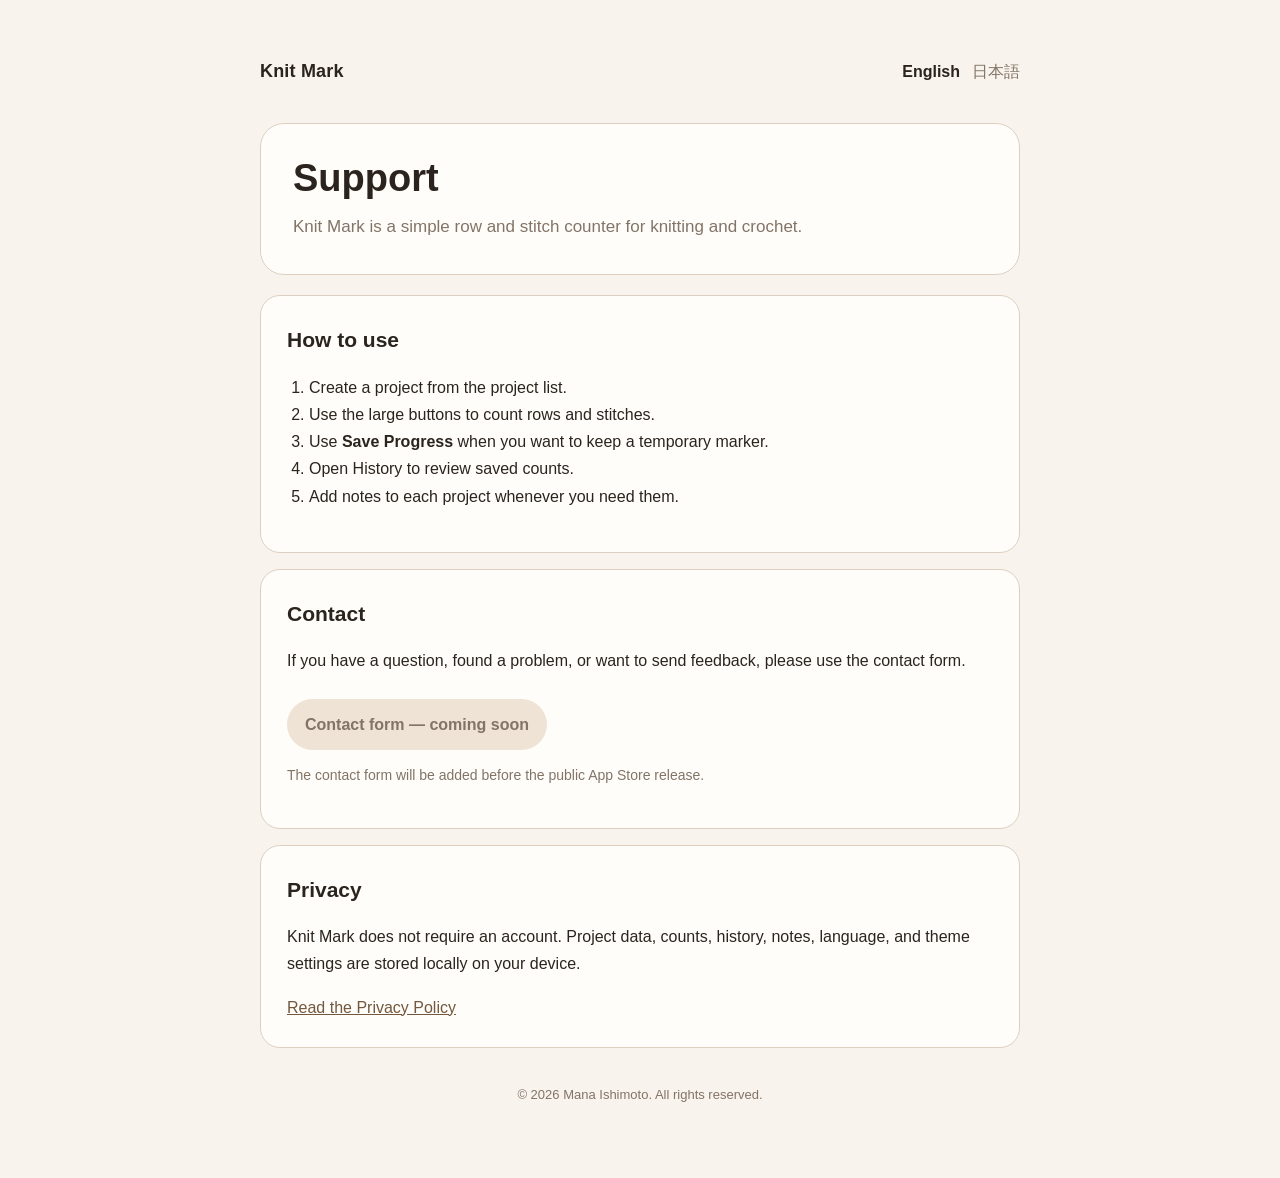
==== index.html @ 8896a5f1 "Add English support page" ====
<!doctype html>
<html lang="en">
<head>
  <meta charset="utf-8">
  <meta name="viewport" content="width=device-width,initial-scale=1">
  <title>Knit Mark Support</title>
  <meta name="description" content="Support for Knit Mark, a row and stitch counter for knitting and crochet.">
  <link rel="stylesheet" href="./style.css">
</head>
<body>
<main>
  <div class="topbar">
    <div class="brand">Knit Mark</div>
    <div class="lang"><a href="./" aria-current="page">English</a><a href="./ja/">日本語</a></div>
  </div>

  <section class="hero">
    <h1>Support</h1>
    <p class="lead">Knit Mark is a simple row and stitch counter for knitting and crochet.</p>
  </section>

  <section class="card">
    <h2>How to use</h2>
    <ol>
      <li>Create a project from the project list.</li>
      <li>Use the large buttons to count rows and stitches.</li>
      <li>Use <strong>Save Progress</strong> when you want to keep a temporary marker.</li>
      <li>Open History to review saved counts.</li>
      <li>Add notes to each project whenever you need them.</li>
    </ol>
  </section>

  <section class="card">
    <h2>Contact</h2>
    <p>If you have a question, found a problem, or want to send feedback, please use the contact form.</p>
    <span class="button disabled">Contact form — coming soon</span>
    <p class="small">The contact form will be added before the public App Store release.</p>
  </section>

  <section class="card">
    <h2>Privacy</h2>
    <p>Knit Mark does not require an account. Project data, counts, history, notes, language, and theme settings are stored locally on your device.</p>
    <a href="./privacy.html">Read the Privacy Policy</a>
  </section>

  <footer>© 2026 Mana Ishimoto. All rights reserved.</footer>
</main>
</body>
</html>
---- style.css ----
:root{
  --bg:#f8f3ec;
  --surface:#fffdf9;
  --text:#2b241e;
  --sub:#827467;
  --accent:#c9a77f;
  --soft:#eee3d5;
  --border:#ded0c0;
}
*{box-sizing:border-box}
body{
  margin:0;
  font-family:-apple-system,BlinkMacSystemFont,"Segoe UI",Roboto,Helvetica,Arial,sans-serif;
  background:var(--bg);
  color:var(--text);
  line-height:1.7;
}
main{
  width:min(760px,calc(100% - 32px));
  margin:0 auto;
  padding:56px 0 72px;
}
.topbar{
  display:flex;
  justify-content:space-between;
  align-items:center;
  gap:16px;
  margin-bottom:36px;
}
.brand{
  font-size:18px;
  font-weight:700;
  letter-spacing:.01em;
}
.lang a{
  color:var(--sub);
  text-decoration:none;
  margin-left:12px;
}
.lang a[aria-current="page"]{
  color:var(--text);
  font-weight:700;
}
.hero{
  background:var(--surface);
  border:1px solid var(--border);
  border-radius:24px;
  padding:32px;
  margin-bottom:20px;
}
h1{
  font-size:38px;
  line-height:1.2;
  margin:0 0 12px;
}
.lead{
  color:var(--sub);
  font-size:17px;
  margin:0;
}
.card{
  background:var(--surface);
  border:1px solid var(--border);
  border-radius:20px;
  padding:26px;
  margin-top:16px;
}
h2{
  font-size:21px;
  margin:0 0 14px;
}
ul,ol{padding-left:22px}
a{color:#72583e}
.button{
  display:inline-block;
  margin-top:8px;
  padding:12px 18px;
  border-radius:999px;
  background:var(--accent);
  color:var(--text);
  text-decoration:none;
  font-weight:700;
}
.button.disabled{
  background:var(--soft);
  color:var(--sub);
  cursor:default;
}
footer{
  color:var(--sub);
  font-size:13px;
  text-align:center;
  margin-top:36px;
}
.small{color:var(--sub);font-size:14px}
@media (max-width:560px){
  main{padding-top:28px}
  .hero{padding:24px}
  h1{font-size:31px}
  .topbar{align-items:flex-start}
}
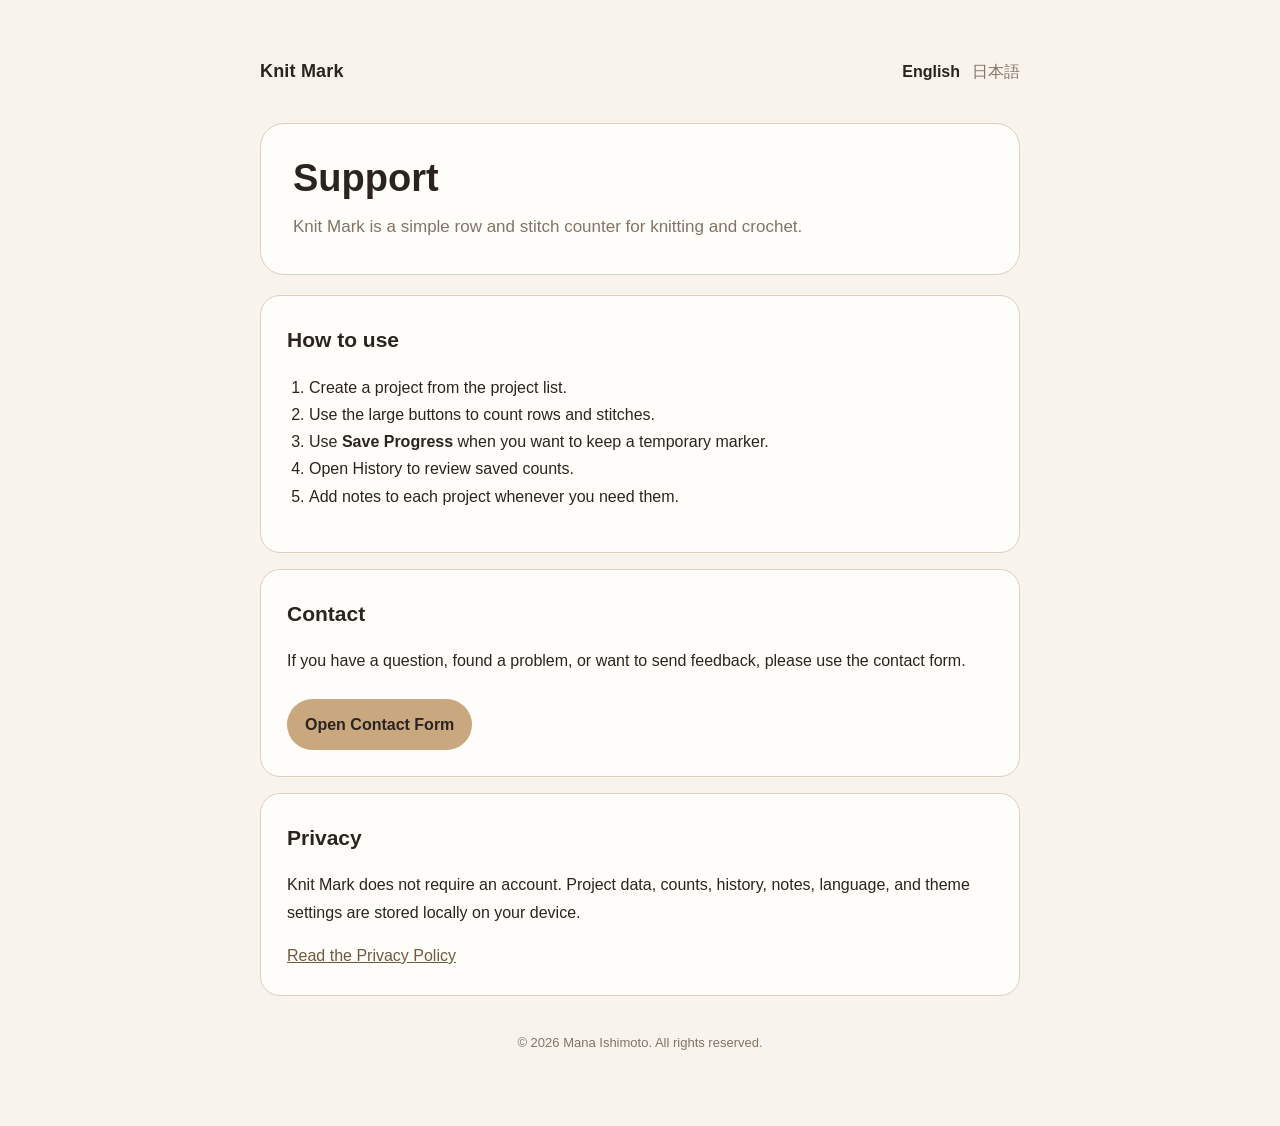
==== commit 585aa9e8: "Add Google Form contact link" ====
--- a/index.html
+++ b/index.html
@@ -33,8 +33,7 @@
   <section class="card">
     <h2>Contact</h2>
     <p>If you have a question, found a problem, or want to send feedback, please use the contact form.</p>
-    <span class="button disabled">Contact form — coming soon</span>
-    <p class="small">The contact form will be added before the public App Store release.</p>
+    <a class="button" href="https://docs.google.com/forms/d/e/1FAIpQLScTfycUACW0nB-oMRpTWPwfped8-hMe3VPU91w6Vp2cTNvaTg/viewform?usp=publish-editor" target="_blank" rel="noopener noreferrer">Open Contact Form</a>
   </section>
 
   <section class="card">
